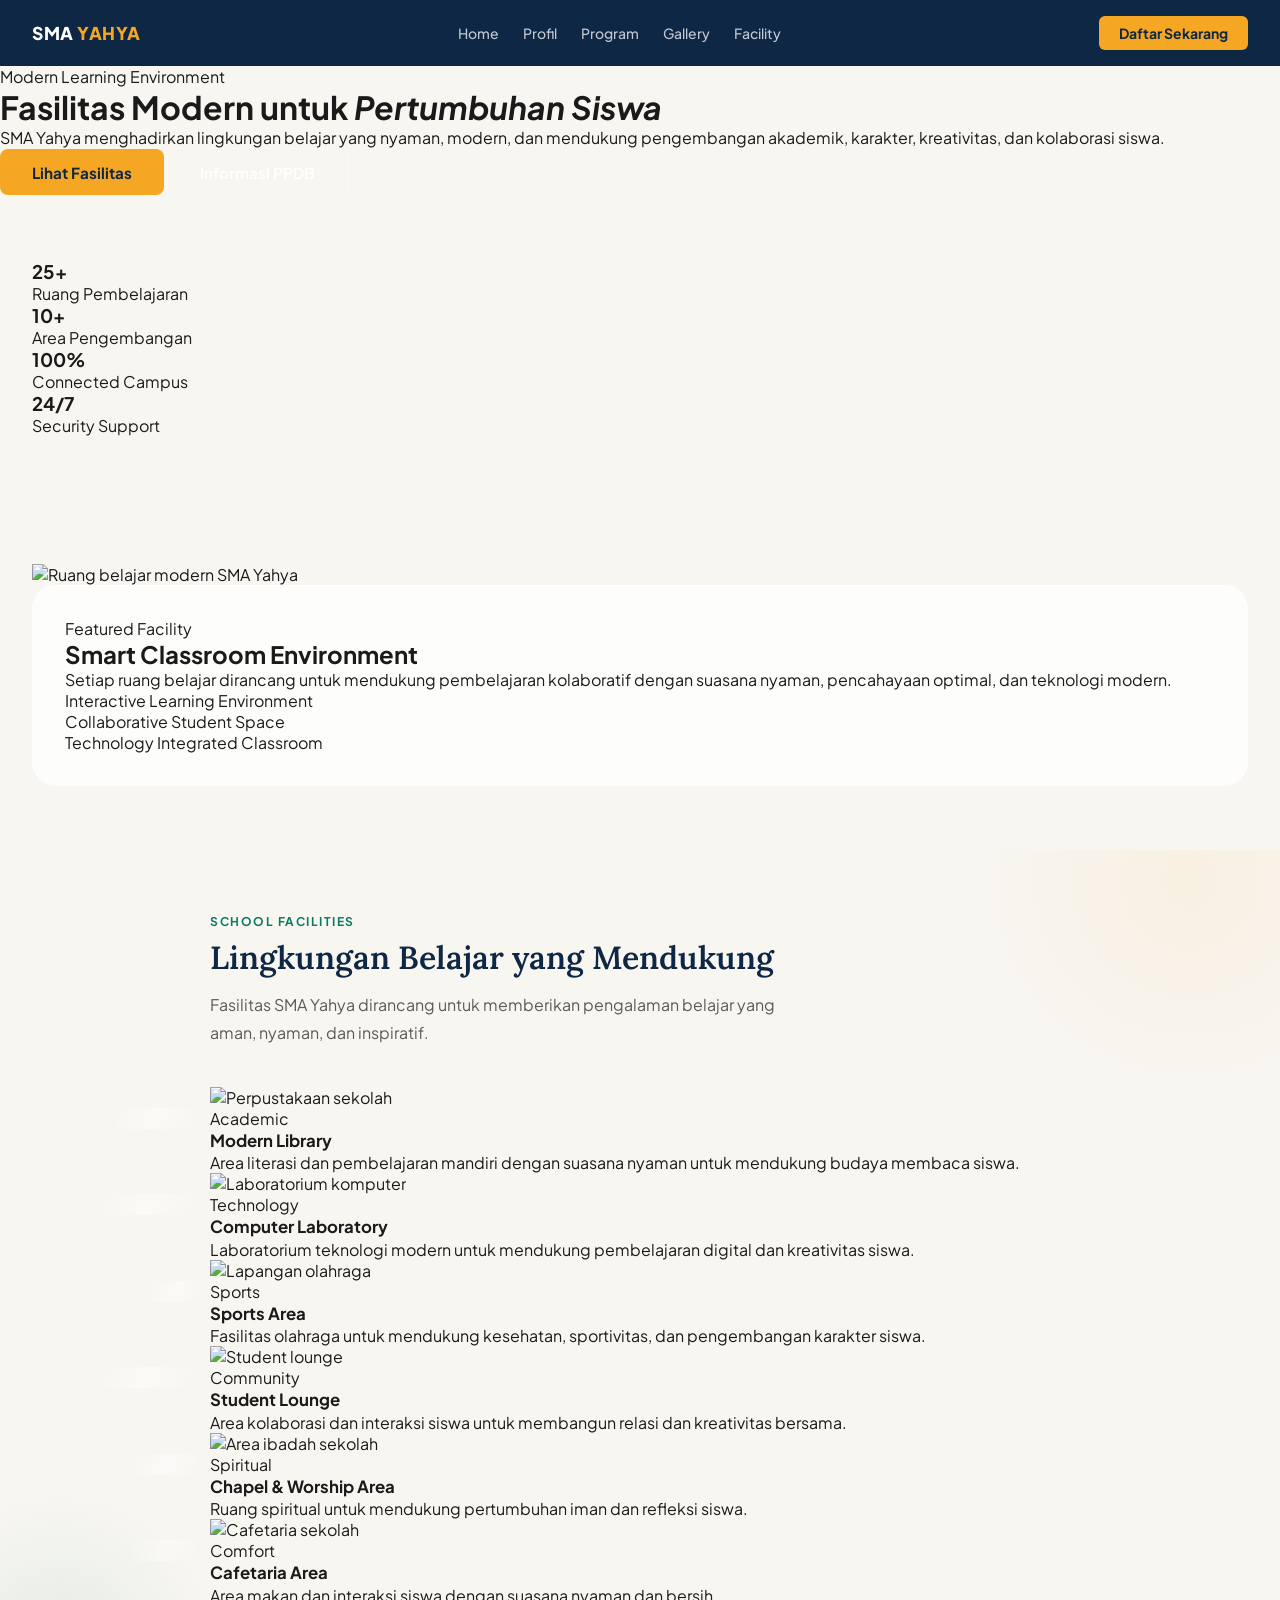
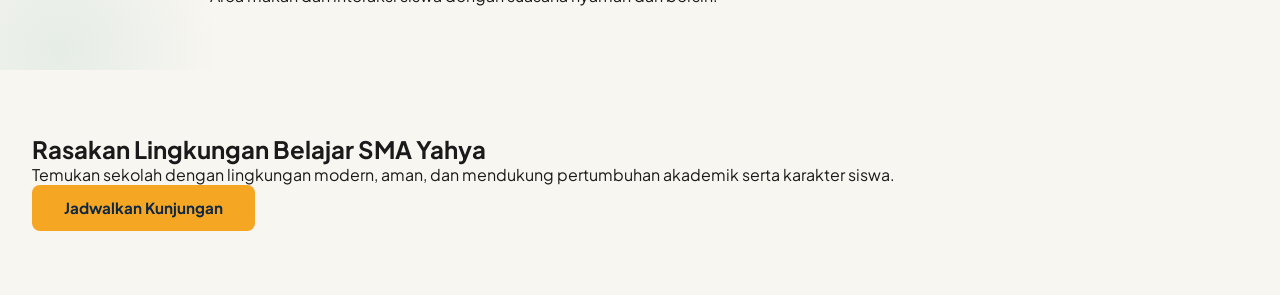
==== fasilitas.html @ bf20340b "push halaman fasilitas SMA" ====
<!doctype html>
<html lang="id">
  <head>
    <meta charset="UTF-8" />
    <meta name="viewport" content="width=device-width, initial-scale=1.0" />

    <title>Fasilitas SMA Kristen Yahya | Lingkungan Belajar Modern</title>

    <meta
      name="description"
      content="Fasilitas SMA Yahya dirancang untuk mendukung pembelajaran modern, pengembangan karakter, kreativitas, dan kenyamanan siswa."
    />

    <link rel="preconnect" href="https://fonts.googleapis.com" />
    <link rel="preconnect" href="https://fonts.gstatic.com" crossorigin />

    <link
      href="https://fonts.googleapis.com/css2?family=Lora:wght@400;500;600;700&family=Plus+Jakarta+Sans:wght@400;500;600;700;800&display=swap"
      rel="stylesheet"
    />

    <link rel="stylesheet" href="css/style.css" />
    <link rel="stylesheet" href="css/fasilitas.css" />
  </head>

  <body>
    <nav>
      <div class="nav-logo">SMA <span>YAHYA</span></div>

      <div class="nav-links">
        <a href="/">Home</a>
        <a href="/profil">Profil</a>
        <a href="/program">Program</a>
        <a href="galery.html">Gallery</a>
        <a href="fasilitas.html">Facility</a>
      </div>

      <a href="https://spmb.sekolahyahya.sch.id" class="nav-cta">
        Daftar Sekarang
      </a>
    </nav>

    <header class="facility-hero">
      <div class="facility-hero-inner">
        <div class="facility-badge">Modern Learning Environment</div>

        <h1>
          Fasilitas Modern untuk
          <em>Pertumbuhan Siswa</em>
        </h1>

        <p>
          SMA Yahya menghadirkan lingkungan belajar yang nyaman, modern, dan
          mendukung pengembangan akademik, karakter, kreativitas, dan kolaborasi
          siswa.
        </p>

        <div class="facility-actions">
          <a href="#facilities" class="btn-primary"> Lihat Fasilitas </a>

          <a href="/ppdb" class="btn-outline"> Informasi PPDB </a>
        </div>
      </div>
    </header>

    <section class="facility-stats">
      <div class="facility-stats-inner">
        <div class="facility-stat">
          <h3>25+</h3>
          <p>Ruang Pembelajaran</p>
        </div>

        <div class="facility-stat">
          <h3>10+</h3>
          <p>Area Pengembangan</p>
        </div>

        <div class="facility-stat">
          <h3>100%</h3>
          <p>Connected Campus</p>
        </div>

        <div class="facility-stat">
          <h3>24/7</h3>
          <p>Security Support</p>
        </div>
      </div>
    </section>

    <section class="facility-highlight">
      <div class="facility-highlight-inner">
        <div class="facility-highlight-image">
          <img
            src="https://images.unsplash.com/photo-1509062522246-3755977927d7?q=80&w=1400&auto=format&fit=crop"
            alt="Ruang belajar modern SMA Yahya"
          />
        </div>

        <div class="facility-highlight-content">
          <div class="facility-tag">Featured Facility</div>

          <h2>Smart Classroom Environment</h2>

          <p>
            Setiap ruang belajar dirancang untuk mendukung pembelajaran
            kolaboratif dengan suasana nyaman, pencahayaan optimal, dan
            teknologi modern.
          </p>

          <div class="facility-points">
            <div class="facility-point">
              <span></span>
              <p>Interactive Learning Environment</p>
            </div>

            <div class="facility-point">
              <span></span>
              <p>Collaborative Student Space</p>
            </div>

            <div class="facility-point">
              <span></span>
              <p>Technology Integrated Classroom</p>
            </div>
          </div>
        </div>
      </div>
    </section>

    <section class="facilities-section" id="facilities">
      <div class="section-inner">
        <div class="section-tag">SCHOOL FACILITIES</div>

        <h2 class="section-title">Lingkungan Belajar yang Mendukung</h2>

        <p class="section-sub">
          Fasilitas SMA Yahya dirancang untuk memberikan pengalaman belajar yang
          aman, nyaman, dan inspiratif.
        </p>

        <div class="facilities-grid">
          <article class="facility-card">
            <div class="facility-image">
              <img
                src="https://images.unsplash.com/photo-1523050854058-8df90110c9f1?q=80&w=1200&auto=format&fit=crop"
                alt="Perpustakaan sekolah"
              />
            </div>

            <div class="facility-content">
              <span class="facility-category"> Academic </span>

              <h3>Modern Library</h3>

              <p>
                Area literasi dan pembelajaran mandiri dengan suasana nyaman
                untuk mendukung budaya membaca siswa.
              </p>
            </div>
          </article>

          <article class="facility-card">
            <div class="facility-image">
              <img
                src="https://images.unsplash.com/photo-1516321318423-f06f85e504b3?q=80&w=1200&auto=format&fit=crop"
                alt="Laboratorium komputer"
              />
            </div>

            <div class="facility-content">
              <span class="facility-category"> Technology </span>

              <h3>Computer Laboratory</h3>

              <p>
                Laboratorium teknologi modern untuk mendukung pembelajaran
                digital dan kreativitas siswa.
              </p>
            </div>
          </article>

          <article class="facility-card">
            <div class="facility-image">
              <img
                src="https://images.unsplash.com/photo-1517649763962-0c623066013b?q=80&w=1200&auto=format&fit=crop"
                alt="Lapangan olahraga"
              />
            </div>

            <div class="facility-content">
              <span class="facility-category"> Sports </span>

              <h3>Sports Area</h3>

              <p>
                Fasilitas olahraga untuk mendukung kesehatan, sportivitas, dan
                pengembangan karakter siswa.
              </p>
            </div>
          </article>

          <article class="facility-card">
            <div class="facility-image">
              <img
                src="https://images.unsplash.com/photo-1497366754035-f200968a6e72?q=80&w=1200&auto=format&fit=crop"
                alt="Student lounge"
              />
            </div>

            <div class="facility-content">
              <span class="facility-category"> Community </span>

              <h3>Student Lounge</h3>

              <p>
                Area kolaborasi dan interaksi siswa untuk membangun relasi dan
                kreativitas bersama.
              </p>
            </div>
          </article>

          <article class="facility-card">
            <div class="facility-image">
              <img
                src="https://images.unsplash.com/photo-1488521787991-ed7bbaae773c?q=80&w=1200&auto=format&fit=crop"
                alt="Area ibadah sekolah"
              />
            </div>

            <div class="facility-content">
              <span class="facility-category"> Spiritual </span>

              <h3>Chapel & Worship Area</h3>

              <p>
                Ruang spiritual untuk mendukung pertumbuhan iman dan refleksi
                siswa.
              </p>
            </div>
          </article>

          <article class="facility-card">
            <div class="facility-image">
              <img
                src="https://images.unsplash.com/photo-1497366412874-3415097a27e7?q=80&w=1200&auto=format&fit=crop"
                alt="Cafetaria sekolah"
              />
            </div>

            <div class="facility-content">
              <span class="facility-category"> Comfort </span>

              <h3>Cafetaria Area</h3>

              <p>
                Area makan dan interaksi siswa dengan suasana nyaman dan bersih.
              </p>
            </div>
          </article>
        </div>
      </div>
    </section>

    <section class="facility-cta">
      <div class="facility-cta-box">
        <h2>Rasakan Lingkungan Belajar SMA Yahya</h2>

        <p>
          Temukan sekolah dengan lingkungan modern, aman, dan mendukung
          pertumbuhan akademik serta karakter siswa.
        </p>

        <a href="https://spmb.sekolahyahya.sch.id" class="btn-primary">
          Jadwalkan Kunjungan
        </a>
      </div>
    </section>

    <script src="js/script.js"></script>
  </body>
</html>
---- css/style.css ----
* {
  margin: 0;
  padding: 0;
  box-sizing: border-box;
}
body {
  font-family: "Plus Jakarta Sans", sans-serif;
  background: #f8f6f1;
  color: #1a1a1a;
  overflow-x: hidden;
}
:root {
  --navy: #0d2744;
  --navy-mid: #1a3d6b;
  --gold: #f5a623;
  --gold-light: #fdf3de;
  --teal: #0b7a63;
  --teal-light: #e1f5ee;
  --white: #ffffff;
  --cream: #f8f6f1;
  --text: #1a1a1a;
  --text-muted: #5a5a5a;
  --border: #e0ddd5;
}

/* NAV */
nav {
  background: var(--navy);
  padding: 1rem 2rem;
  display: flex;
  justify-content: space-between;
  align-items: center;
  position: sticky;
  top: 0;
  z-index: 100;
}
.nav-logo {
  color: var(--white);
  font-weight: 800;
  font-size: 1.1rem;
  letter-spacing: 0.5px;
}
.nav-logo span {
  color: var(--gold);
}
.nav-links {
  display: flex;
  gap: 1.5rem;
}
.nav-links a {
  color: rgba(255, 255, 255, 0.75);
  text-decoration: none;
  font-size: 0.875rem;
  font-weight: 500;
  transition: color 0.2s;
}
.nav-links a:hover {
  color: var(--gold);
}
.nav-cta {
  background: var(--gold);
  color: var(--navy);
  padding: 0.5rem 1.25rem;
  border-radius: 6px;
  font-weight: 700;
  font-size: 0.875rem;
  text-decoration: none;
  transition: opacity 0.2s;
}
.nav-cta:hover {
  opacity: 0.9;
}

/* HERO */
.hero {
  background: var(--navy);
  color: var(--white);
  padding: 5rem 2rem 4rem;
  position: relative;
  overflow: hidden;
}
.hero::before {
  content: "";
  position: absolute;
  top: -60px;
  right: -80px;
  width: 420px;
  height: 420px;
  border-radius: 50%;
  border: 80px solid rgba(245, 166, 35, 0.08);
  pointer-events: none;
}
.hero::after {
  content: "";
  position: absolute;
  bottom: -100px;
  left: -60px;
  width: 300px;
  height: 300px;
  border-radius: 50%;
  border: 60px solid rgba(11, 122, 99, 0.12);
  pointer-events: none;
}
.hero-inner {
  max-width: 860px;
  margin: 0 auto;
  position: relative;
  z-index: 1;
}
.hero-badge {
  display: inline-block;
  background: rgba(245, 166, 35, 0.15);
  border: 1px solid rgba(245, 166, 35, 0.35);
  color: var(--gold);
  font-size: 0.8rem;
  font-weight: 700;
  letter-spacing: 1px;
  padding: 0.4rem 1rem;
  border-radius: 30px;
  margin-bottom: 1.5rem;
  text-transform: uppercase;
}
.hero h1 {
  font-family: "Lora", serif;
  font-size: 3.2rem;
  line-height: 1.15;
  font-weight: 600;
  margin-bottom: 1rem;
}
.hero h1 em {
  font-style: italic;
  color: var(--gold);
}
.hero p {
  font-size: 1.1rem;
  color: rgba(255, 255, 255, 0.75);
  max-width: 580px;
  line-height: 1.75;
  margin-bottom: 2rem;
}
.hero-verse {
  background: rgba(255, 255, 255, 0.07);
  border-left: 3px solid var(--gold);
  padding: 1rem 1.25rem;
  border-radius: 0 8px 8px 0;
  max-width: 520px;
  margin-bottom: 2.5rem;
}
.hero-verse p {
  font-size: 0.9rem;
  color: rgba(255, 255, 255, 0.85);
  line-height: 1.65;
  margin: 0;
}
.hero-verse span {
  font-size: 0.8rem;
  color: var(--gold);
  font-weight: 600;
  display: block;
  margin-top: 0.4rem;
}
.hero-btns {
  display: flex;
  gap: 1rem;
  flex-wrap: wrap;
}
.btn-primary {
  background: var(--gold);
  color: var(--navy);
  padding: 0.85rem 2rem;
  border-radius: 8px;
  font-weight: 700;
  font-size: 0.95rem;
  text-decoration: none;
  display: inline-block;
  transition: opacity 0.2s;
}
.btn-primary:hover {
  opacity: 0.9;
}
.btn-outline {
  background: transparent;
  color: var(--white);
  padding: 0.85rem 2rem;
  border-radius: 8px;
  font-weight: 600;
  font-size: 0.95rem;
  text-decoration: none;
  border: 1.5px solid rgba(255, 255, 255, 0.35);
  display: inline-block;
  transition: all 0.2s;
}
.btn-outline:hover {
  border-color: var(--gold);
  color: var(--gold);
}

/* STATS BAR */
.stats-bar {
  background: var(--white);
  border-bottom: 1px solid var(--border);
  padding: 1.75rem 2rem;
}
.stats-inner {
  max-width: 860px;
  margin: 0 auto;
  display: grid;
  grid-template-columns: repeat(4, 1fr);
  gap: 1rem;
  text-align: center;
}
.stat-num {
  font-size: 1.75rem;
  font-weight: 800;
  color: var(--navy);
  line-height: 1;
}
.stat-label {
  font-size: 0.8rem;
  color: var(--text-muted);
  font-weight: 500;
  margin-top: 0.35rem;
}

/* SECTION BASE */
section {
  padding: 4rem 2rem;
}
.section-inner {
  max-width: 860px;
  margin: 0 auto;
}
.section-tag {
  font-size: 0.75rem;
  font-weight: 700;
  letter-spacing: 1.5px;
  text-transform: uppercase;
  color: var(--teal);
  margin-bottom: 0.5rem;
}
.section-title {
  font-family: "Lora", serif;
  font-size: 2rem;
  font-weight: 600;
  color: var(--navy);
  margin-bottom: 0.75rem;
  line-height: 1.3;
}
.section-sub {
  font-size: 1rem;
  color: var(--text-muted);
  line-height: 1.75;
  max-width: 600px;
  margin-bottom: 2.5rem;
}

/* CHRISTIAN SOCIOPRENEURSHIP */
.socio-section {
  background: var(--cream);
}
.socio-grid {
  display: grid;
  grid-template-columns: repeat(2, 1fr);
  gap: 1.25rem;
}
.socio-card {
  background: var(--white);
  border: 1px solid var(--border);
  border-radius: 12px;
  padding: 1.5rem;
  position: relative;
  overflow: hidden;
  transition: box-shadow 0.2s;
}
.socio-card:hover {
  box-shadow: 0 4px 20px rgba(0, 0, 0, 0.08);
}
.socio-card::before {
  content: "";
  position: absolute;
  top: 0;
  left: 0;
  width: 3px;
  height: 100%;
  background: var(--teal);
}
.socio-num {
  font-size: 0.75rem;
  font-weight: 700;
  color: var(--teal);
  letter-spacing: 1px;
  margin-bottom: 0.5rem;
}
.socio-card h3 {
  font-size: 1rem;
  font-weight: 700;
  color: var(--navy);
  margin-bottom: 0.5rem;
}
.socio-card p {
  font-size: 0.875rem;
  color: var(--text-muted);
  line-height: 1.7;
}

/* SMART VALUES */
.smart-section {
  background: var(--navy);
}
.smart-section .section-title {
  color: var(--white);
}
.smart-section .section-sub {
  color: rgba(255, 255, 255, 0.65);
}
.smart-tabs {
  display: flex;
  gap: 0.5rem;
  margin-bottom: 2rem;
}
.smart-tab {
  padding: 0.5rem 1.25rem;
  border-radius: 30px;
  font-size: 0.85rem;
  font-weight: 600;
  cursor: pointer;
  border: 1.5px solid rgba(255, 255, 255, 0.2);
  color: rgba(255, 255, 255, 0.65);
  transition: all 0.2s;
  background: transparent;
}
.smart-tab.active {
  background: var(--gold);
  color: var(--navy);
  border-color: var(--gold);
}
.smart-cards {
  display: grid;
  grid-template-columns: repeat(5, 1fr);
  gap: 0.75rem;
}
.smart-card {
  background: rgba(255, 255, 255, 0.07);
  border: 1px solid rgba(255, 255, 255, 0.12);
  border-radius: 12px;
  padding: 1.25rem 1rem;
  text-align: center;
}
.smart-letter {
  width: 44px;
  height: 44px;
  border-radius: 50%;
  background: var(--gold);
  color: var(--navy);
  font-size: 1.25rem;
  font-weight: 800;
  display: flex;
  align-items: center;
  justify-content: center;
  margin: 0 auto 0.75rem;
}
.smart-word {
  font-size: 0.8rem;
  font-weight: 700;
  color: var(--white);
  letter-spacing: 0.5px;
  margin-bottom: 0.4rem;
}
.smart-desc {
  font-size: 0.75rem;
  color: rgba(255, 255, 255, 0.55);
  line-height: 1.6;
}

/* STUDENT PROGRAMS */
.programs-section {
  background: var(--white);
}
.programs-grid {
  display: grid;
  grid-template-columns: repeat(3, 1fr);
  gap: 1.25rem;
}
.prog-card {
  background: var(--cream);
  border-radius: 12px;
  padding: 1.5rem;
  border: 1px solid var(--border);
}
.prog-icon {
  width: 44px;
  height: 44px;
  border-radius: 10px;
  background: var(--navy);
  display: flex;
  align-items: center;
  justify-content: center;
  margin-bottom: 1rem;
}
.prog-icon svg {
  width: 22px;
  height: 22px;
  fill: var(--gold);
}
.prog-card h3 {
  font-size: 0.95rem;
  font-weight: 700;
  color: var(--navy);
  margin-bottom: 0.5rem;
}
.prog-card p {
  font-size: 0.82rem;
  color: var(--text-muted);
  line-height: 1.7;
}
.prog-tag {
  display: inline-block;
  font-size: 0.7rem;
  font-weight: 700;
  padding: 0.25rem 0.65rem;
  border-radius: 30px;
  margin-top: 0.75rem;
  background: var(--teal-light);
  color: var(--teal);
}

/* CHARACTER JOURNEY */
.journey-section {
  background: var(--cream);
}
.journey-flow {
  display: grid;
  grid-template-columns: repeat(4, 1fr);
  gap: 0;
  margin-top: 2rem;
  position: relative;
}
.journey-flow::before {
  content: "";
  position: absolute;
  top: 44px;
  left: calc(12.5%);
  width: 75%;
  height: 2px;
  background: linear-gradient(90deg, var(--teal), var(--gold));
  z-index: 0;
}
.journey-step {
  text-align: center;
  position: relative;
  z-index: 1;
}
.journey-icon {
  width: 88px;
  height: 88px;
  border-radius: 50%;
  background: var(--white);
  border: 3px solid var(--border);
  display: flex;
  align-items: center;
  justify-content: center;
  margin: 0 auto 1rem;
  font-size: 1.75rem;
  transition: border-color 0.2s;
  position: relative;
}
.journey-icon.active {
  border-color: var(--teal);
  background: var(--teal);
}
.journey-icon.active span {
  filter: brightness(10);
}
.journey-arrow {
  position: absolute;
  top: 50%;
  right: -18px;
  transform: translateY(-50%);
  color: var(--gold);
  font-size: 1.25rem;
  font-weight: 700;
}
.journey-step h3 {
  font-size: 0.9rem;
  font-weight: 700;
  color: var(--navy);
  margin-bottom: 0.35rem;
}
.journey-step p {
  font-size: 0.8rem;
  color: var(--text-muted);
  line-height: 1.6;
  padding: 0 0.5rem;
}

/* BK */
.bk-section {
  background: var(--navy);
  color: var(--white);
}
.bk-section .section-title {
  color: var(--white);
}
.bk-section .section-sub {
  color: rgba(255, 255, 255, 0.65);
}
.bk-grid {
  display: grid;
  grid-template-columns: repeat(2, 1fr);
  gap: 1.25rem;
}
.bk-card {
  background: rgba(255, 255, 255, 0.07);
  border: 1px solid rgba(255, 255, 255, 0.12);
  border-radius: 12px;
  padding: 1.5rem;
  display: flex;
  gap: 1rem;
}
.bk-num {
  font-size: 2rem;
  font-weight: 800;
  color: var(--gold);
  opacity: 0.5;
  line-height: 1;
  flex-shrink: 0;
}
.bk-card h3 {
  font-size: 0.95rem;
  font-weight: 700;
  color: var(--white);
  margin-bottom: 0.4rem;
}
.bk-card p {
  font-size: 0.82rem;
  color: rgba(255, 255, 255, 0.6);
  line-height: 1.7;
}

/* HUMAS */
.humas-section {
  background: var(--white);
}
.humas-grid {
  display: grid;
  grid-template-columns: repeat(3, 1fr);
  gap: 1.25rem;
}
.humas-card {
  border: 1px solid var(--border);
  border-radius: 12px;
  padding: 1.5rem;
  text-align: center;
  transition: box-shadow 0.2s;
}
.humas-card:hover {
  box-shadow: 0 4px 16px rgba(0, 0, 0, 0.07);
}
.humas-card-icon {
  width: 52px;
  height: 52px;
  border-radius: 12px;
  background: var(--gold-light);
  display: flex;
  align-items: center;
  justify-content: center;
  margin: 0 auto 0.9rem;
  font-size: 1.4rem;
}
.humas-card h3 {
  font-size: 0.9rem;
  font-weight: 700;
  color: var(--navy);
  margin-bottom: 0.4rem;
}
.humas-card p {
  font-size: 0.8rem;
  color: var(--text-muted);
  line-height: 1.65;
}

/* SARANA */
.sarana-section {
  background: var(--teal-light);
}
.sarana-list {
  display: grid;
  grid-template-columns: repeat(2, 1fr);
  gap: 1rem;
}
.sarana-item {
  background: var(--white);
  border-radius: 10px;
  padding: 1.25rem;
  display: flex;
  align-items: flex-start;
  gap: 0.85rem;
  border: 1px solid var(--border);
}
.sarana-dot {
  width: 10px;
  height: 10px;
  border-radius: 50%;
  background: var(--teal);
  flex-shrink: 0;
  margin-top: 0.35rem;
}
.sarana-item p {
  font-size: 0.875rem;
  color: var(--text);
  line-height: 1.65;
  font-weight: 500;
}

/* TESTIMONY */
.testi-section {
  background: var(--cream);
}
.testi-grid {
  display: grid;
  grid-template-columns: repeat(3, 1fr);
  gap: 1.25rem;
}
.testi-card {
  background: var(--white);
  border: 1px solid var(--border);
  border-radius: 12px;
  padding: 1.5rem;
}
.quote-mark {
  font-size: 2.5rem;
  font-family: "Lora", serif;
  color: var(--gold);
  line-height: 0.5;
  margin-bottom: 0.75rem;
}
.testi-card p {
  font-size: 0.875rem;
  color: var(--text-muted);
  line-height: 1.75;
  font-style: italic;
  margin-bottom: 1rem;
}
.testi-author {
  display: flex;
  align-items: center;
  gap: 0.75rem;
  border-top: 1px solid var(--border);
  padding-top: 0.9rem;
}
.testi-avatar {
  width: 36px;
  height: 36px;
  border-radius: 50%;
  background: var(--navy);
  color: var(--gold);
  font-weight: 800;
  font-size: 0.85rem;
  display: flex;
  align-items: center;
  justify-content: center;
  flex-shrink: 0;
}
.testi-name {
  font-size: 0.8rem;
  font-weight: 700;
  color: var(--navy);
}
.testi-uni {
  font-size: 0.75rem;
  color: var(--text-muted);
}

/* CTA */
.cta-section {
  background: var(--navy);
  text-align: center;
  padding: 5rem 2rem;
}
.cta-section h2 {
  font-family: "Lora", serif;
  font-size: 2.25rem;
  color: var(--white);
  margin-bottom: 1rem;
  font-weight: 600;
}
.cta-section p {
  color: rgba(255, 255, 255, 0.65);
  font-size: 1rem;
  max-width: 480px;
  margin: 0 auto 2rem;
  line-height: 1.75;
}
.cta-meta {
  display: flex;
  justify-content: center;
  gap: 2rem;
  margin-top: 2.5rem;
  flex-wrap: wrap;
}
.cta-meta-item {
  text-align: center;
}
.cta-meta-item .label {
  font-size: 0.75rem;
  color: rgba(255, 255, 255, 0.5);
  text-transform: uppercase;
  letter-spacing: 0.5px;
  margin-bottom: 0.25rem;
}
.cta-meta-item .val {
  font-size: 0.9rem;
  color: var(--white);
  font-weight: 600;
}

/* SMART PANEL TOGGLE */
.panel-students {
  display: none;
}
.panel-teachers {
  display: grid;
}
.showing-teachers .panel-teachers {
  display: grid;
}
.showing-teachers .panel-students {
  display: none;
}
.showing-students .panel-students {
  display: grid;
}
.showing-students .panel-teachers {
  display: none;
}

@media (max-width: 640px) {
  .smart-cards {
    grid-template-columns: repeat(2, 1fr);
  }
  .socio-grid,
  .programs-grid,
  .humas-grid,
  .bk-grid,
  .testi-grid {
    grid-template-columns: 1fr;
  }
  .journey-flow {
    grid-template-columns: 1fr 1fr;
    gap: 1.5rem;
  }
  .journey-flow::before {
    display: none;
  }
  .stats-inner {
    grid-template-columns: repeat(2, 1fr);
  }
  .sarana-list {
    grid-template-columns: 1fr;
  }
  .hero h1 {
    font-size: 2.2rem;
  }
}

/* =========================
   SCHOOL PARTNERSHIP
========================= */

.partner-section {
  padding: 110px 6%;
  background: #f8fafc;
}

.partner-grid {
  margin-top: 50px;
  display: grid;
  grid-template-columns: repeat(4, 1fr);
  grid-auto-rows: 220px;
  gap: 18px;
}

.partner-item {
  overflow: hidden;
  border-radius: 24px;
  position: relative;
}

.partner-item img {
  width: 100%;
  height: 100%;
  object-fit: cover;
  transition: 0.5s ease;
}

.partner-item:hover img {
  transform: scale(1.06);
}

.partner-item.large {
  grid-column: span 2;
  grid-row: span 2;
}

.partner-item.wide {
  grid-column: span 2;
}

/* =========================
   VISITOR COUNTER
========================= */

.visitor-counter {
  margin-top: 42px;
  display: flex;
  justify-content: center;
  position: relative;
  z-index: 2;
}

.visitor-box {
  padding: 18px 34px;
  border-radius: 999px;

  background: rgba(255, 255, 255, 0.08);
  border: 1px solid rgba(255, 255, 255, 0.14);

  backdrop-filter: blur(14px);
  -webkit-backdrop-filter: blur(14px);

  box-shadow:
    0 10px 40px rgba(0, 0, 0, 0.18),
    inset 0 1px 0 rgba(255, 255, 255, 0.08);

  display: flex;
  align-items: center;
  gap: 18px;

  transition: transform 0.25s ease;
}

.visitor-box:hover {
  transform: translateY(-2px);
}

.visitor-box span {
  font-size: 12px;
  text-transform: uppercase;
  letter-spacing: 1.5px;
  color: rgba(255, 255, 255, 0.68);
  font-weight: 600;
}

.visitor-box h3 {
  font-size: 34px;
  line-height: 1;
  color: white;
  font-weight: 800;
}

/* =========================
   MOBILE IMPROVEMENTS
========================= */

@media (max-width: 768px) {
  nav {
    flex-direction: column;
    gap: 18px;
    padding: 20px;
  }

  .nav-links {
    flex-wrap: wrap;
    justify-content: center;
    gap: 14px;
  }

  .hero {
    padding: 100px 20px 70px;
  }

  .hero h1 {
    font-size: 42px;
    line-height: 1.1;
  }

  .hero p {
    font-size: 15px;
  }

  .hero-btns {
    flex-direction: column;
    width: 100%;
  }

  .hero-btns a {
    width: 100%;
    text-align: center;
  }

  .stats-inner,
  .socio-grid,
  .programs-grid,
  .bk-grid,
  .humas-grid,
  .testi-grid {
    grid-template-columns: 1fr !important;
  }

  .journey-flow {
    flex-direction: column;
    gap: 30px;
  }

  .partner-grid {
    grid-template-columns: 1fr;
    grid-auto-rows: 220px;
  }

  .partner-item.large,
  .partner-item.wide {
    grid-column: span 1;
    grid-row: span 1;
  }

  .section-title {
    font-size: 34px;
    line-height: 1.2;
  }

  .cta-section h2 {
    font-size: 36px;
  }

  .cta-meta {
    grid-template-columns: 1fr;
    gap: 16px;
  }
}
---- css/fasilitas.css ----
/* =========================================
   IMAGE OVERLAY
========================================= */

.facility-image {
  position: relative;
}

.facility-image::after {
  content: "";
  position: absolute;
  inset: 0;

  background: linear-gradient(
    to top,
    rgba(13, 39, 68, 0.32),
    rgba(13, 39, 68, 0.04)
  );

  opacity: 0;
  transition: opacity 0.3s ease;
}

.facility-card:hover .facility-image::after {
  opacity: 1;
}

/* =========================================
   FACILITY CARD DEPTH
========================================= */

.facility-card {
  position: relative;
}

.facility-card::before {
  content: "";
  position: absolute;
  inset: 0;

  border-radius: 18px;

  background: linear-gradient(
    135deg,
    rgba(245, 166, 35, 0.04),
    transparent 40%
  );

  opacity: 0;
  transition: opacity 0.25s ease;
  pointer-events: none;
}

.facility-card:hover::before {
  opacity: 1;
}

/* =========================================
   SECTION AMBIENT EFFECT
========================================= */

.facilities-section {
  position: relative;
  overflow: hidden;
}

.facilities-section::before {
  content: "";
  position: absolute;

  width: 420px;
  height: 420px;

  border-radius: 50%;

  background: radial-gradient(rgba(245, 166, 35, 0.08), transparent 70%);

  top: -180px;
  right: -120px;

  pointer-events: none;
}

.facilities-section::after {
  content: "";
  position: absolute;

  width: 320px;
  height: 320px;

  border-radius: 50%;

  background: radial-gradient(rgba(11, 122, 99, 0.08), transparent 70%);

  bottom: -140px;
  left: -100px;

  pointer-events: none;
}

/* =========================================
   GLASS EFFECT
========================================= */

.facility-highlight-content {
  background: rgba(255, 255, 255, 0.72);

  backdrop-filter: blur(10px);
  -webkit-backdrop-filter: blur(10px);

  border: 1px solid rgba(255, 255, 255, 0.5);

  border-radius: 24px;

  padding: 2rem;
}

/* =========================================
   BUTTON IMPROVEMENTS
========================================= */

.facility-actions .btn-primary,
.facility-actions .btn-outline,
.facility-cta-box .btn-primary {
  transition:
    transform 0.2s ease,
    opacity 0.2s ease,
    box-shadow 0.2s ease;
}

.facility-actions .btn-primary:hover,
.facility-cta-box .btn-primary:hover {
  transform: translateY(-2px);

  box-shadow: 0 12px 24px rgba(245, 166, 35, 0.2);
}

.facility-actions .btn-outline:hover {
  transform: translateY(-2px);
}

/* =========================================
   FACILITY TAG GLOW
========================================= */

.facility-tag,
.facility-category {
  position: relative;
  overflow: hidden;
}

.facility-tag::before,
.facility-category::before {
  content: "";

  position: absolute;
  inset: 0;

  background: linear-gradient(
    120deg,
    transparent,
    rgba(255, 255, 255, 0.45),
    transparent
  );

  transform: translateX(-120%);
}

.facility-card:hover .facility-category::before,
.facility-highlight:hover .facility-tag::before {
  animation: shine 1s ease;
}

@keyframes shine {
  100% {
    transform: translateX(120%);
  }
}

/* =========================================
   TYPOGRAPHY POLISH
========================================= */

.facility-highlight-content p,
.facility-content p,
.facility-cta-box p {
  text-wrap: pretty;
}

.facility-content h3 {
  font-size: 1.05rem;
  line-height: 1.4;
}

/* =========================================
   IMAGE CONSISTENCY
========================================= */

.facility-image img,
.facility-highlight-image img {
  filter: saturate(1.02) contrast(1.01);
}

/* =========================================
   ACCESSIBILITY
========================================= */

.btn-primary:focus-visible,
.btn-outline:focus-visible {
  outline: 3px solid rgba(245, 166, 35, 0.45);
  outline-offset: 3px;
}

.facility-card:focus-within {
  outline: 2px solid rgba(245, 166, 35, 0.35);
  outline-offset: 4px;
}

/* =========================================
   SMOOTH ENTRANCE
========================================= */

.facility-card {
  animation: facilityFade 0.5s ease;
}

@keyframes facilityFade {
  from {
    opacity: 0;
    transform: translateY(16px);
  }

  to {
    opacity: 1;
    transform: translateY(0);
  }
}

/* =========================================
   LARGE SCREEN POLISH
========================================= */

@media (min-width: 1400px) {
  .facility-hero-inner,
  .facility-highlight-inner,
  .section-inner {
    max-width: 1280px;
  }
}

/* =========================================
   MOBILE POLISH
========================================= */

@media (max-width: 768px) {
  .facility-highlight-content {
    padding: 1.5rem;
  }

  .facility-card {
    border-radius: 16px;
  }

  .facility-image img {
    height: 220px;
  }

  .facility-highlight-image {
    border-radius: 18px;
  }

  .facility-highlight-content h2 {
    line-height: 1.2;
  }

  .facility-cta-box {
    border-radius: 22px;
  }
}
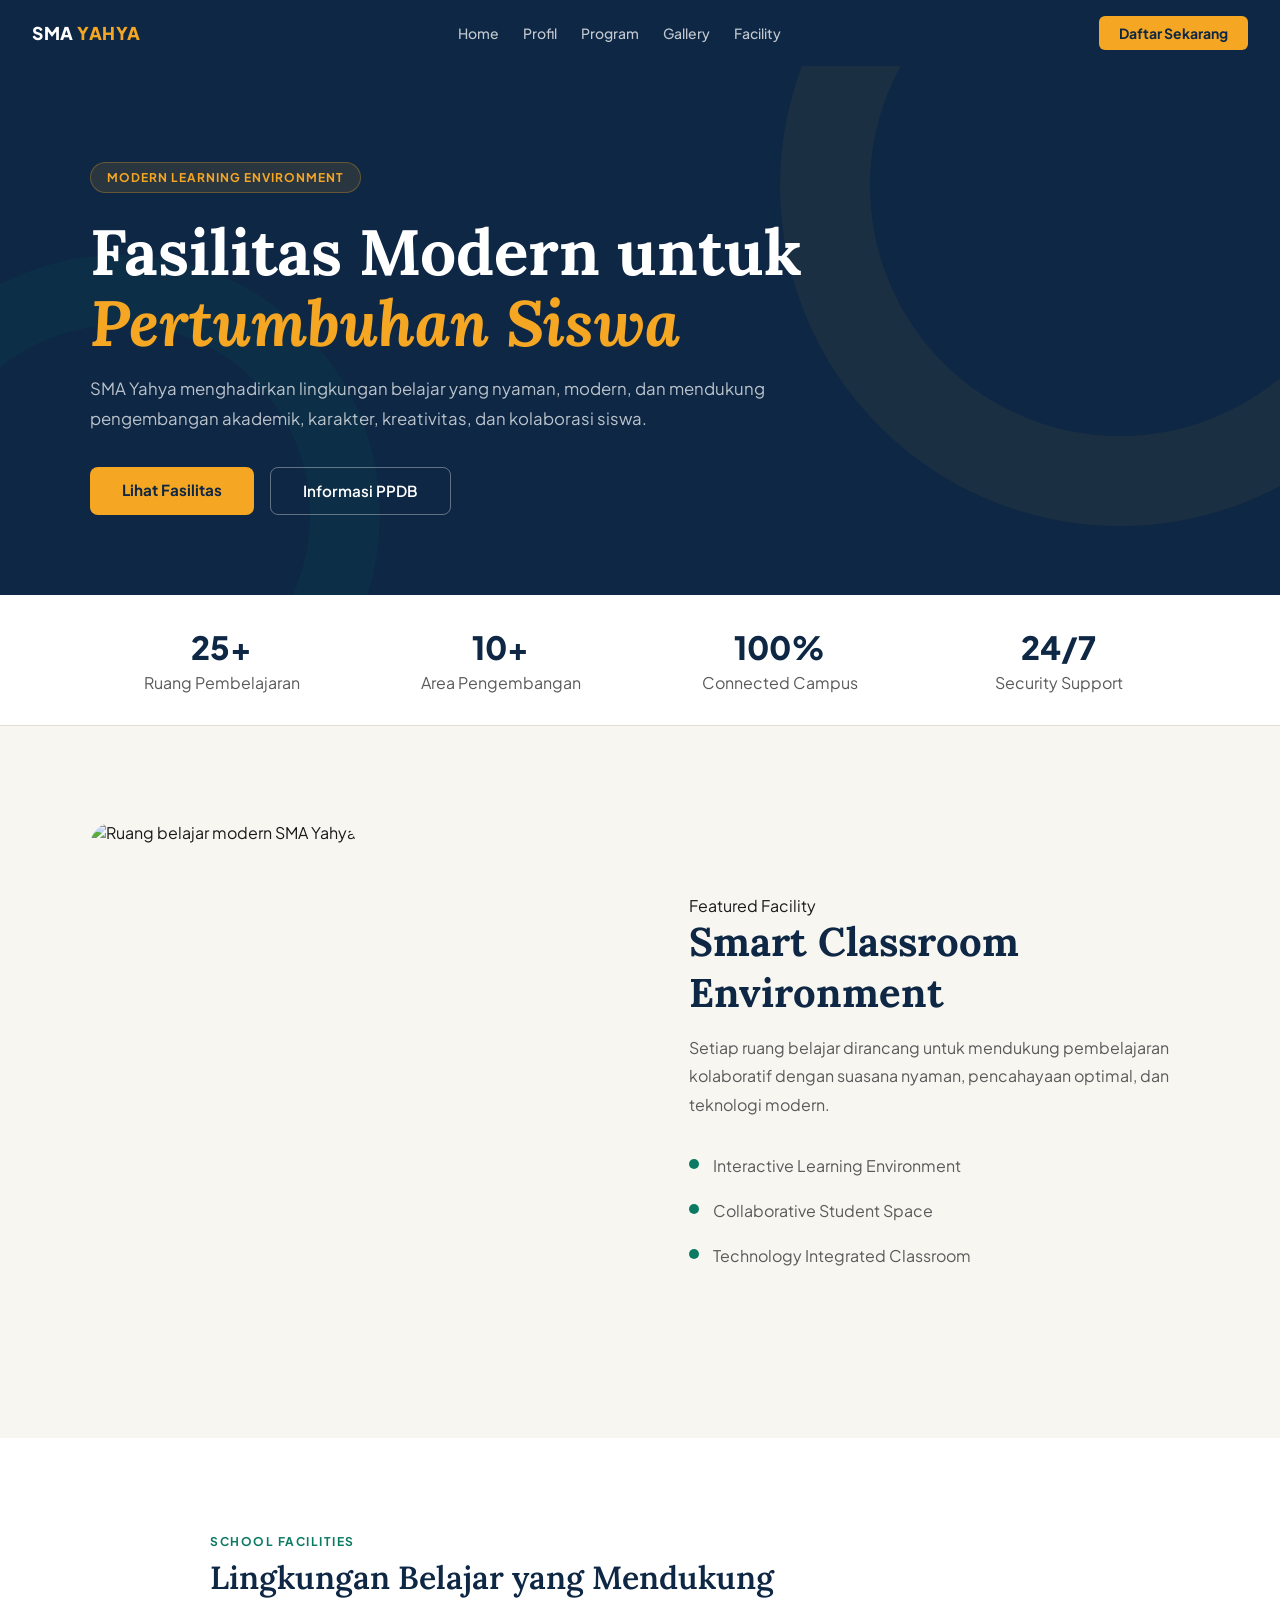
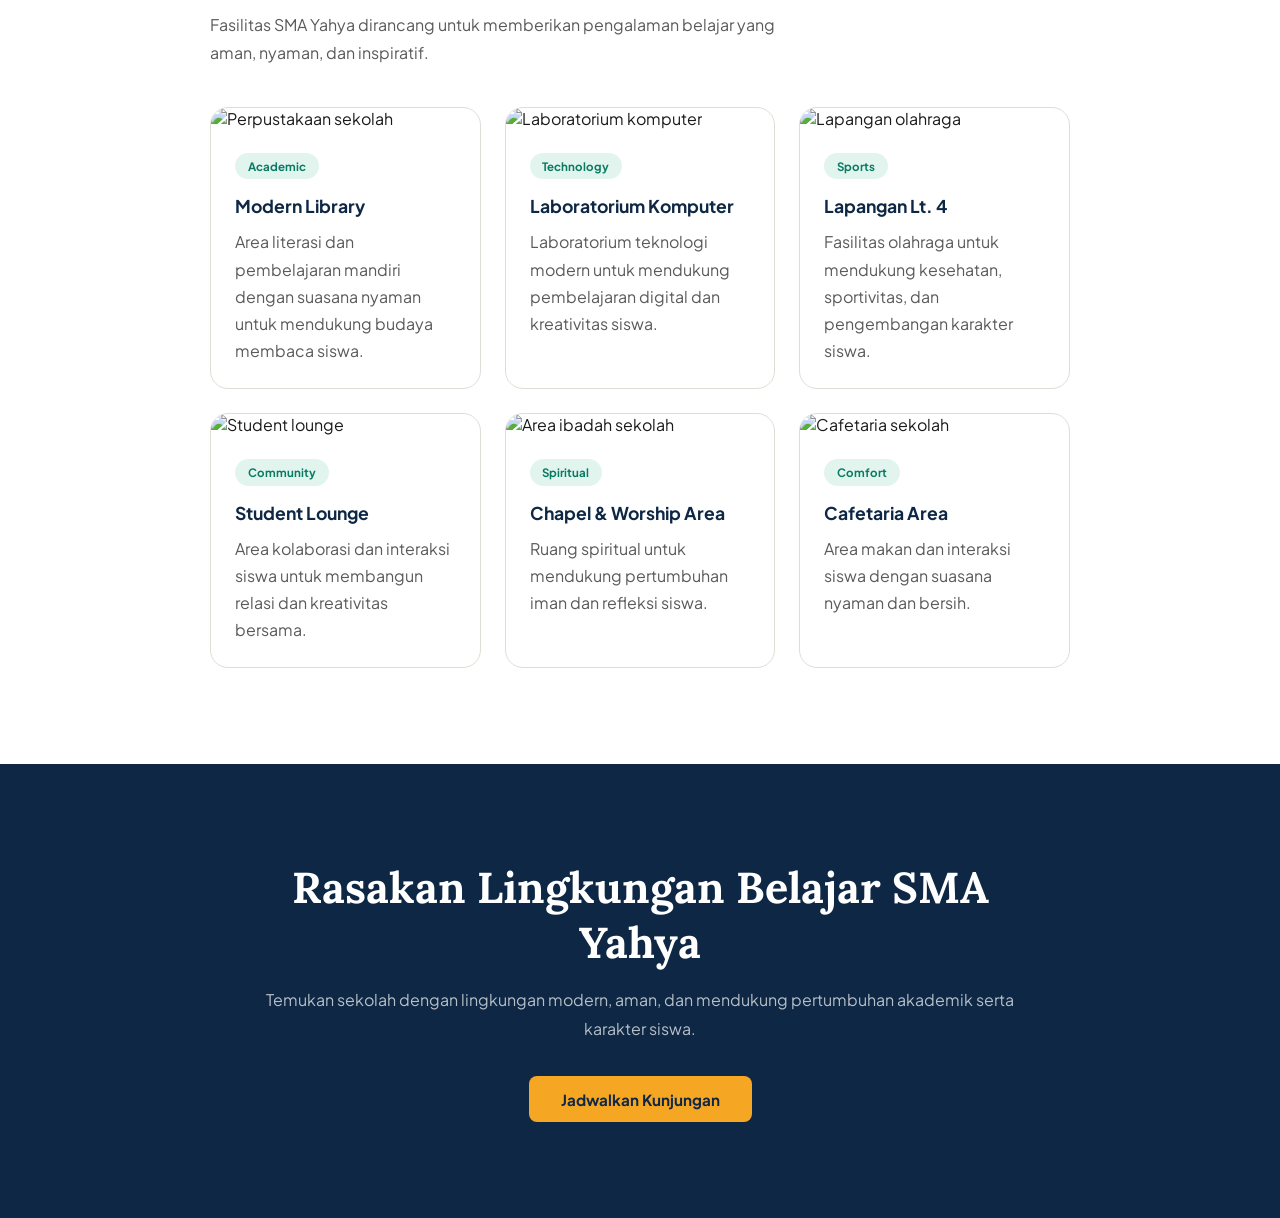
==== commit ea996fca: "update fasilitas" ====
--- a/fasilitas.html
+++ b/fasilitas.html
@@ -162,7 +162,7 @@
           <article class="facility-card">
             <div class="facility-image">
               <img
-                src="https://images.unsplash.com/photo-1516321318423-f06f85e504b3?q=80&w=1200&auto=format&fit=crop"
+                src="https://sekolahyahya.sch.id/wp-content/uploads/2022/10/labSMP2.jpg?q=80&w=1200&auto=format&fit=crop"
                 alt="Laboratorium komputer"
               />
             </div>
@@ -170,7 +170,7 @@
             <div class="facility-content">
               <span class="facility-category"> Technology </span>
 
-              <h3>Computer Laboratory</h3>
+              <h3>Laboratorium Komputer</h3>
 
               <p>
                 Laboratorium teknologi modern untuk mendukung pembelajaran
@@ -182,7 +182,7 @@
           <article class="facility-card">
             <div class="facility-image">
               <img
-                src="https://images.unsplash.com/photo-1517649763962-0c623066013b?q=80&w=1200&auto=format&fit=crop"
+                src="https://sekolahyahya.sch.id/wp-content/uploads/2016/07/Picture-182-Copy.png?q=80&w=1200&auto=format&fit=crop"
                 alt="Lapangan olahraga"
               />
             </div>
@@ -190,7 +190,7 @@
             <div class="facility-content">
               <span class="facility-category"> Sports </span>
 
-              <h3>Sports Area</h3>
+              <h3>Lapangan Lt. 4</h3>
 
               <p>
                 Fasilitas olahraga untuk mendukung kesehatan, sportivitas, dan
--- a/css/fasilitas.css
+++ b/css/fasilitas.css
@@ -1,279 +1,360 @@
 /* =========================================
-   IMAGE OVERLAY
-========================================= */
-
-.facility-image {
-  position: relative;
-}
-
-.facility-image::after {
-  content: "";
-  position: absolute;
-  inset: 0;
-
-  background: linear-gradient(
-    to top,
-    rgba(13, 39, 68, 0.32),
-    rgba(13, 39, 68, 0.04)
-  );
-
-  opacity: 0;
-  transition: opacity 0.3s ease;
-}
-
-.facility-card:hover .facility-image::after {
-  opacity: 1;
-}
-
-/* =========================================
-   FACILITY CARD DEPTH
-========================================= */
-
-.facility-card {
-  position: relative;
-}
-
-.facility-card::before {
-  content: "";
-  position: absolute;
-  inset: 0;
-
-  border-radius: 18px;
-
-  background: linear-gradient(
-    135deg,
-    rgba(245, 166, 35, 0.04),
-    transparent 40%
-  );
-
-  opacity: 0;
-  transition: opacity 0.25s ease;
-  pointer-events: none;
-}
-
-.facility-card:hover::before {
-  opacity: 1;
-}
-
-/* =========================================
-   SECTION AMBIENT EFFECT
-========================================= */
-
-.facilities-section {
+   FACILITY HERO
+========================================= */
+
+.facility-hero {
+  background: var(--navy);
+  color: var(--white);
+
+  padding: 6rem 2rem 5rem;
+
   position: relative;
   overflow: hidden;
 }
 
-.facilities-section::before {
+.facility-hero::before {
   content: "";
+
   position: absolute;
 
-  width: 420px;
-  height: 420px;
+  width: 500px;
+  height: 500px;
 
   border-radius: 50%;
 
-  background: radial-gradient(rgba(245, 166, 35, 0.08), transparent 70%);
-
-  top: -180px;
-  right: -120px;
-
-  pointer-events: none;
-}
-
-.facilities-section::after {
+  border: 90px solid rgba(245, 166, 35, 0.06);
+
+  top: -220px;
+  right: -180px;
+}
+
+.facility-hero::after {
   content: "";
+
   position: absolute;
 
-  width: 320px;
-  height: 320px;
+  width: 380px;
+  height: 380px;
 
   border-radius: 50%;
 
-  background: radial-gradient(rgba(11, 122, 99, 0.08), transparent 70%);
-
-  bottom: -140px;
-  left: -100px;
-
-  pointer-events: none;
-}
-
-/* =========================================
-   GLASS EFFECT
-========================================= */
-
-.facility-highlight-content {
-  background: rgba(255, 255, 255, 0.72);
-
-  backdrop-filter: blur(10px);
-  -webkit-backdrop-filter: blur(10px);
-
-  border: 1px solid rgba(255, 255, 255, 0.5);
+  border: 70px solid rgba(11, 122, 99, 0.08);
+
+  bottom: -180px;
+  left: -140px;
+}
+
+.facility-hero-inner {
+  max-width: 1100px;
+
+  margin: 0 auto;
+
+  position: relative;
+  z-index: 2;
+}
+
+.facility-badge {
+  display: inline-block;
+
+  background: rgba(245, 166, 35, 0.12);
+
+  border: 1px solid rgba(245, 166, 35, 0.3);
+
+  color: var(--gold);
+
+  padding: 0.45rem 1rem;
+
+  border-radius: 999px;
+
+  font-size: 0.75rem;
+  font-weight: 700;
+
+  letter-spacing: 1px;
+
+  margin-bottom: 1.5rem;
+
+  text-transform: uppercase;
+}
+
+.facility-hero h1 {
+  font-family: "Lora", serif;
+
+  font-size: 4rem;
+  line-height: 1.1;
+
+  max-width: 820px;
+
+  margin-bottom: 1rem;
+}
+
+.facility-hero h1 em {
+  color: var(--gold);
+}
+
+.facility-hero p {
+  max-width: 700px;
+
+  color: rgba(255, 255, 255, 0.72);
+
+  line-height: 1.8;
+
+  font-size: 1.05rem;
+
+  margin-bottom: 2rem;
+}
+
+.facility-actions {
+  display: flex;
+  gap: 1rem;
+  flex-wrap: wrap;
+}
+
+/* =========================================
+   STATS
+========================================= */
+
+.facility-stats {
+  background: var(--white);
+
+  padding: 2rem;
+
+  border-bottom: 1px solid var(--border);
+}
+
+.facility-stats-inner {
+  max-width: 1100px;
+
+  margin: 0 auto;
+
+  display: grid;
+  grid-template-columns: repeat(4, 1fr);
+
+  gap: 1rem;
+}
+
+.facility-stat {
+  text-align: center;
+}
+
+.facility-stat h3 {
+  font-size: 2rem;
+
+  color: var(--navy);
+
+  font-weight: 800;
+}
+
+.facility-stat p {
+  color: var(--text-muted);
+
+  margin-top: 0.35rem;
+}
+
+/* =========================================
+   HIGHLIGHT
+========================================= */
+
+.facility-highlight {
+  background: var(--cream);
+
+  padding: 6rem 2rem;
+}
+
+.facility-highlight-inner {
+  max-width: 1100px;
+
+  margin: 0 auto;
+
+  display: grid;
+  grid-template-columns: 1.1fr 1fr;
+
+  gap: 3rem;
+
+  align-items: center;
+}
+
+.facility-highlight-image img {
+  width: 100%;
+  height: 100%;
+
+  min-height: 520px;
+
+  object-fit: cover;
 
   border-radius: 24px;
-
-  padding: 2rem;
-}
-
-/* =========================================
-   BUTTON IMPROVEMENTS
-========================================= */
-
-.facility-actions .btn-primary,
-.facility-actions .btn-outline,
-.facility-cta-box .btn-primary {
+}
+
+.facility-highlight-content h2 {
+  font-family: "Lora", serif;
+
+  font-size: 2.5rem;
+
+  color: var(--navy);
+
+  margin-bottom: 1rem;
+}
+
+.facility-highlight-content p {
+  color: var(--text-muted);
+
+  line-height: 1.8;
+}
+
+.facility-points {
+  display: flex;
+  flex-direction: column;
+
+  gap: 1rem;
+
+  margin-top: 2rem;
+}
+
+.facility-point {
+  display: flex;
+  gap: 0.85rem;
+}
+
+.facility-point span {
+  width: 10px;
+  height: 10px;
+
+  border-radius: 50%;
+
+  background: var(--teal);
+
+  margin-top: 0.45rem;
+
+  flex-shrink: 0;
+}
+
+/* =========================================
+   FACILITY GRID
+========================================= */
+
+.facilities-section {
+  background: var(--white);
+
+  padding: 6rem 2rem;
+}
+
+.facilities-grid {
+  display: grid;
+
+  grid-template-columns: repeat(3, 1fr);
+
+  gap: 1.5rem;
+}
+
+.facility-card {
+  background: var(--white);
+
+  border: 1px solid var(--border);
+
+  border-radius: 18px;
+
+  overflow: hidden;
+
   transition:
-    transform 0.2s ease,
-    opacity 0.2s ease,
-    box-shadow 0.2s ease;
-}
-
-.facility-actions .btn-primary:hover,
-.facility-cta-box .btn-primary:hover {
-  transform: translateY(-2px);
-
-  box-shadow: 0 12px 24px rgba(245, 166, 35, 0.2);
-}
-
-.facility-actions .btn-outline:hover {
-  transform: translateY(-2px);
-}
-
-/* =========================================
-   FACILITY TAG GLOW
-========================================= */
-
-.facility-tag,
+    transform 0.25s ease,
+    box-shadow 0.25s ease;
+}
+
+.facility-card:hover {
+  transform: translateY(-6px);
+
+  box-shadow: 0 20px 40px rgba(0, 0, 0, 0.08);
+}
+
+.facility-image img {
+  width: 100%;
+  height: 260px;
+
+  object-fit: cover;
+}
+
+.facility-content {
+  padding: 1.5rem;
+}
+
 .facility-category {
-  position: relative;
-  overflow: hidden;
-}
-
-.facility-tag::before,
-.facility-category::before {
-  content: "";
-
-  position: absolute;
-  inset: 0;
-
-  background: linear-gradient(
-    120deg,
-    transparent,
-    rgba(255, 255, 255, 0.45),
-    transparent
-  );
-
-  transform: translateX(-120%);
-}
-
-.facility-card:hover .facility-category::before,
-.facility-highlight:hover .facility-tag::before {
-  animation: shine 1s ease;
-}
-
-@keyframes shine {
-  100% {
-    transform: translateX(120%);
+  display: inline-block;
+
+  background: var(--teal-light);
+
+  color: var(--teal);
+
+  padding: 0.35rem 0.8rem;
+
+  border-radius: 999px;
+
+  font-size: 0.72rem;
+  font-weight: 700;
+
+  margin-bottom: 1rem;
+}
+
+.facility-content h3 {
+  color: var(--navy);
+
+  margin-bottom: 0.7rem;
+
+  font-size: 1.1rem;
+}
+
+.facility-content p {
+  color: var(--text-muted);
+
+  line-height: 1.7;
+}
+
+/* =========================================
+   CTA
+========================================= */
+
+.facility-cta {
+  background: var(--navy);
+
+  padding: 6rem 2rem;
+}
+
+.facility-cta-box {
+  max-width: 800px;
+
+  margin: 0 auto;
+
+  text-align: center;
+}
+
+.facility-cta-box h2 {
+  font-family: "Lora", serif;
+
+  font-size: 2.7rem;
+
+  color: var(--white);
+
+  margin-bottom: 1rem;
+}
+
+.facility-cta-box p {
+  color: rgba(255, 255, 255, 0.7);
+
+  line-height: 1.8;
+
+  margin-bottom: 2rem;
+}
+
+/* =========================================
+   MOBILE
+========================================= */
+
+@media (max-width: 768px) {
+  .facility-hero h1 {
+    font-size: 2.6rem;
   }
-}
-
-/* =========================================
-   TYPOGRAPHY POLISH
-========================================= */
-
-.facility-highlight-content p,
-.facility-content p,
-.facility-cta-box p {
-  text-wrap: pretty;
-}
-
-.facility-content h3 {
-  font-size: 1.05rem;
-  line-height: 1.4;
-}
-
-/* =========================================
-   IMAGE CONSISTENCY
-========================================= */
-
-.facility-image img,
-.facility-highlight-image img {
-  filter: saturate(1.02) contrast(1.01);
-}
-
-/* =========================================
-   ACCESSIBILITY
-========================================= */
-
-.btn-primary:focus-visible,
-.btn-outline:focus-visible {
-  outline: 3px solid rgba(245, 166, 35, 0.45);
-  outline-offset: 3px;
-}
-
-.facility-card:focus-within {
-  outline: 2px solid rgba(245, 166, 35, 0.35);
-  outline-offset: 4px;
-}
-
-/* =========================================
-   SMOOTH ENTRANCE
-========================================= */
-
-.facility-card {
-  animation: facilityFade 0.5s ease;
-}
-
-@keyframes facilityFade {
-  from {
-    opacity: 0;
-    transform: translateY(16px);
+
+  .facility-highlight-inner,
+  .facilities-grid,
+  .facility-stats-inner {
+    grid-template-columns: 1fr;
   }
-
-  to {
-    opacity: 1;
-    transform: translateY(0);
-  }
-}
-
-/* =========================================
-   LARGE SCREEN POLISH
-========================================= */
-
-@media (min-width: 1400px) {
-  .facility-hero-inner,
-  .facility-highlight-inner,
-  .section-inner {
-    max-width: 1280px;
-  }
-}
-
-/* =========================================
-   MOBILE POLISH
-========================================= */
-
-@media (max-width: 768px) {
-  .facility-highlight-content {
-    padding: 1.5rem;
-  }
-
-  .facility-card {
-    border-radius: 16px;
-  }
-
-  .facility-image img {
-    height: 220px;
-  }
-
-  .facility-highlight-image {
-    border-radius: 18px;
-  }
-
-  .facility-highlight-content h2 {
-    line-height: 1.2;
-  }
-
-  .facility-cta-box {
-    border-radius: 22px;
-  }
-}
+}
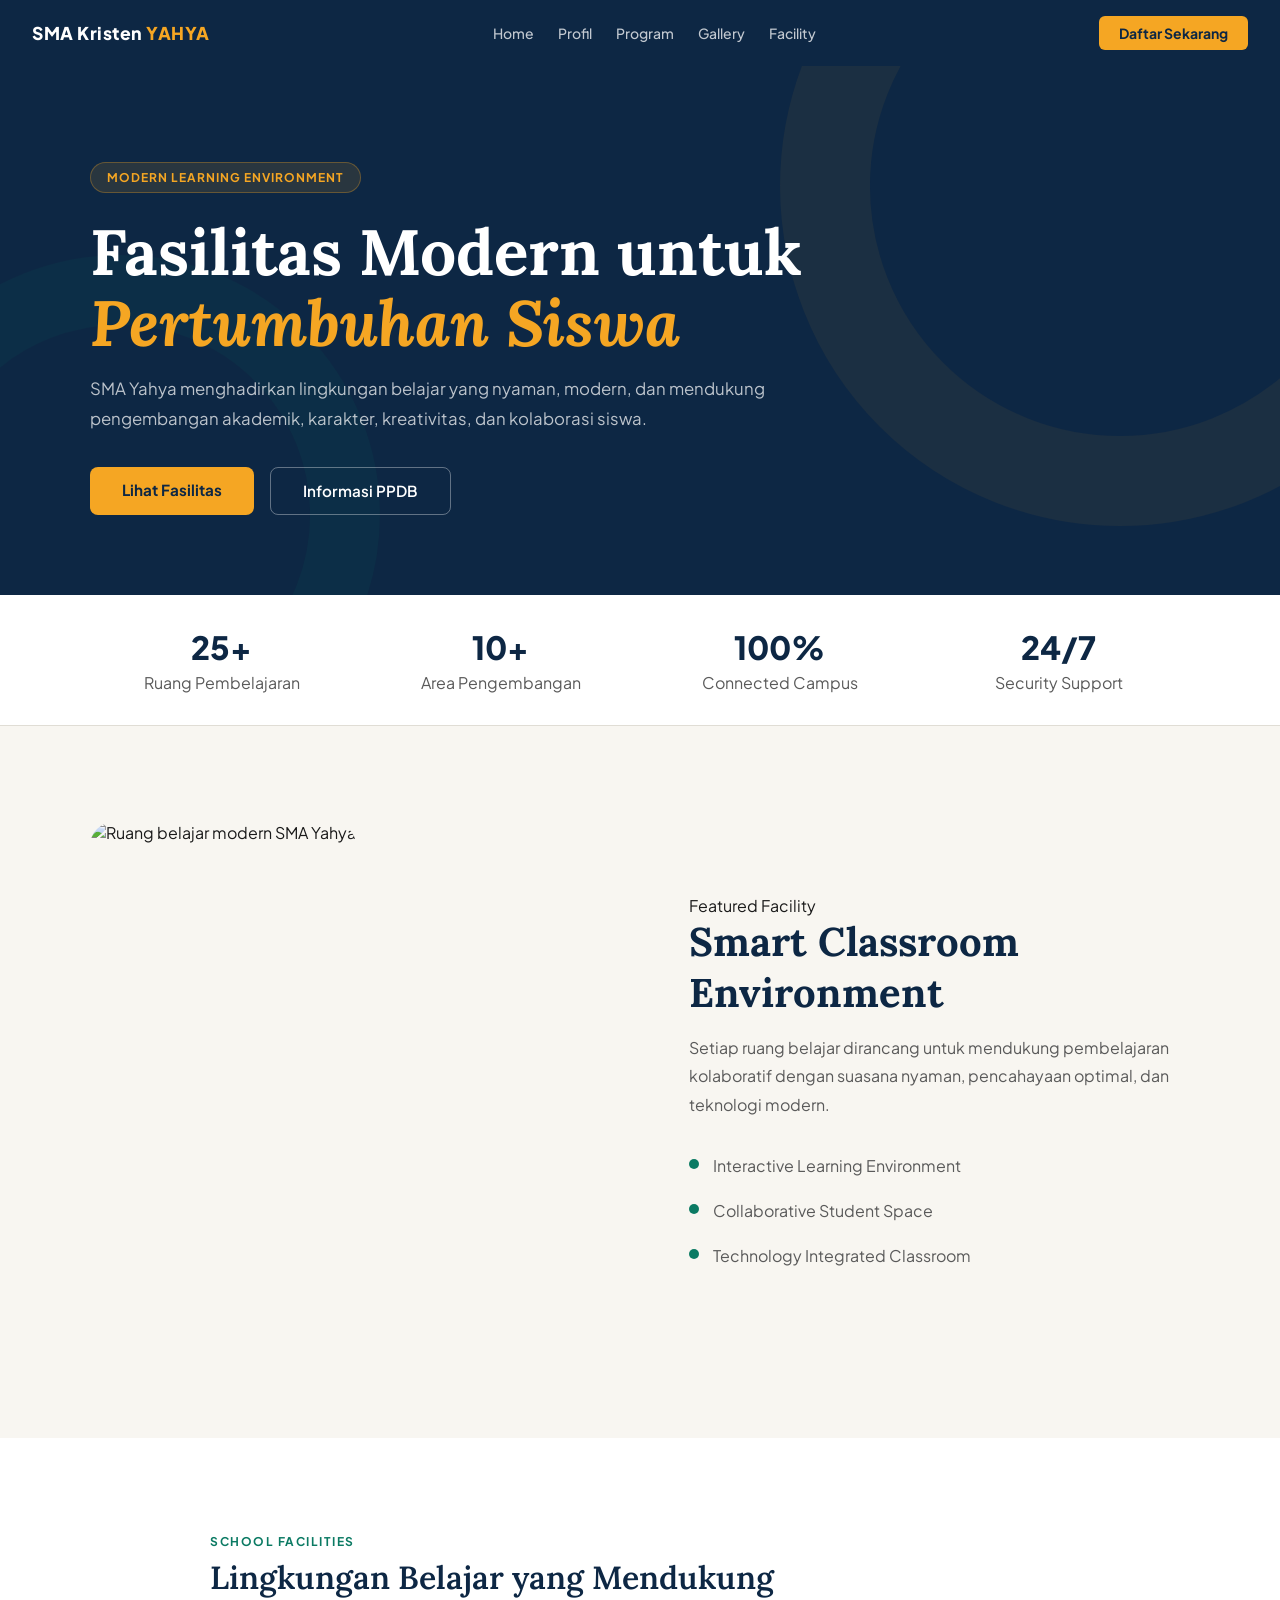
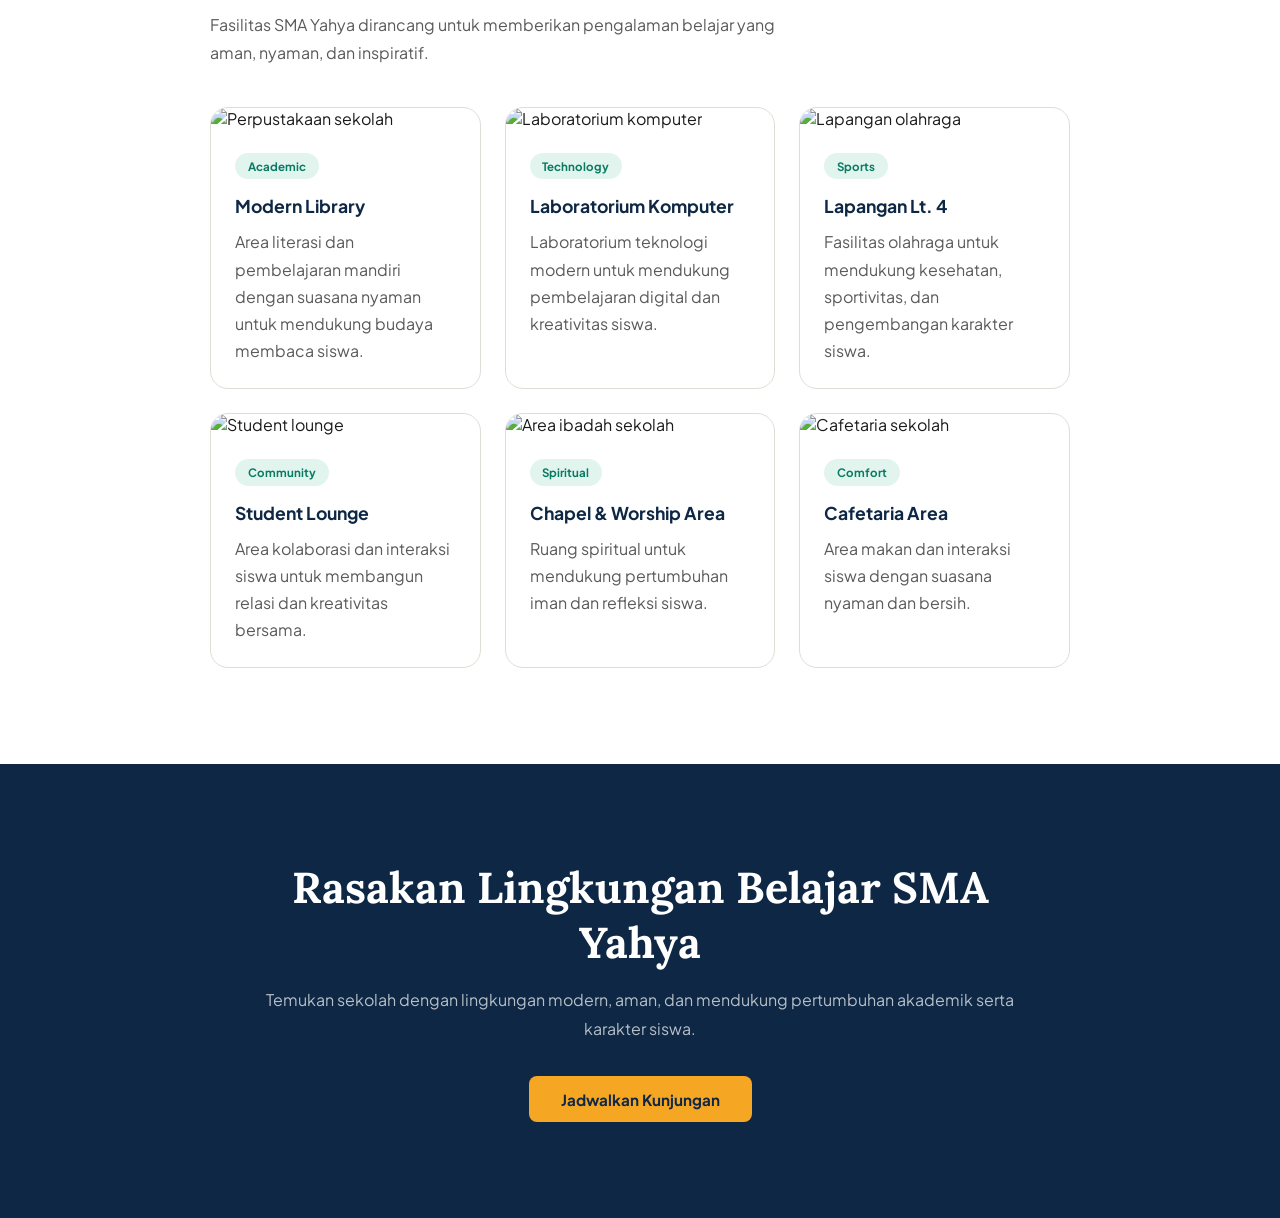
==== commit a4a058d4: "push program.html" ====
--- a/fasilitas.html
+++ b/fasilitas.html
@@ -25,7 +25,7 @@
 
   <body>
     <nav>
-      <div class="nav-logo">SMA <span>YAHYA</span></div>
+      <div class="nav-logo">SMA Kristen <span>YAHYA</span></div>
 
       <div class="nav-links">
         <a href="/">Home</a>
@@ -58,7 +58,9 @@
         <div class="facility-actions">
           <a href="#facilities" class="btn-primary"> Lihat Fasilitas </a>
 
-          <a href="/ppdb" class="btn-outline"> Informasi PPDB </a>
+          <a href="https://spmb.sekolahyahya.sch.id" class="btn-outline">
+            Informasi PPDB
+          </a>
         </div>
       </div>
     </header>
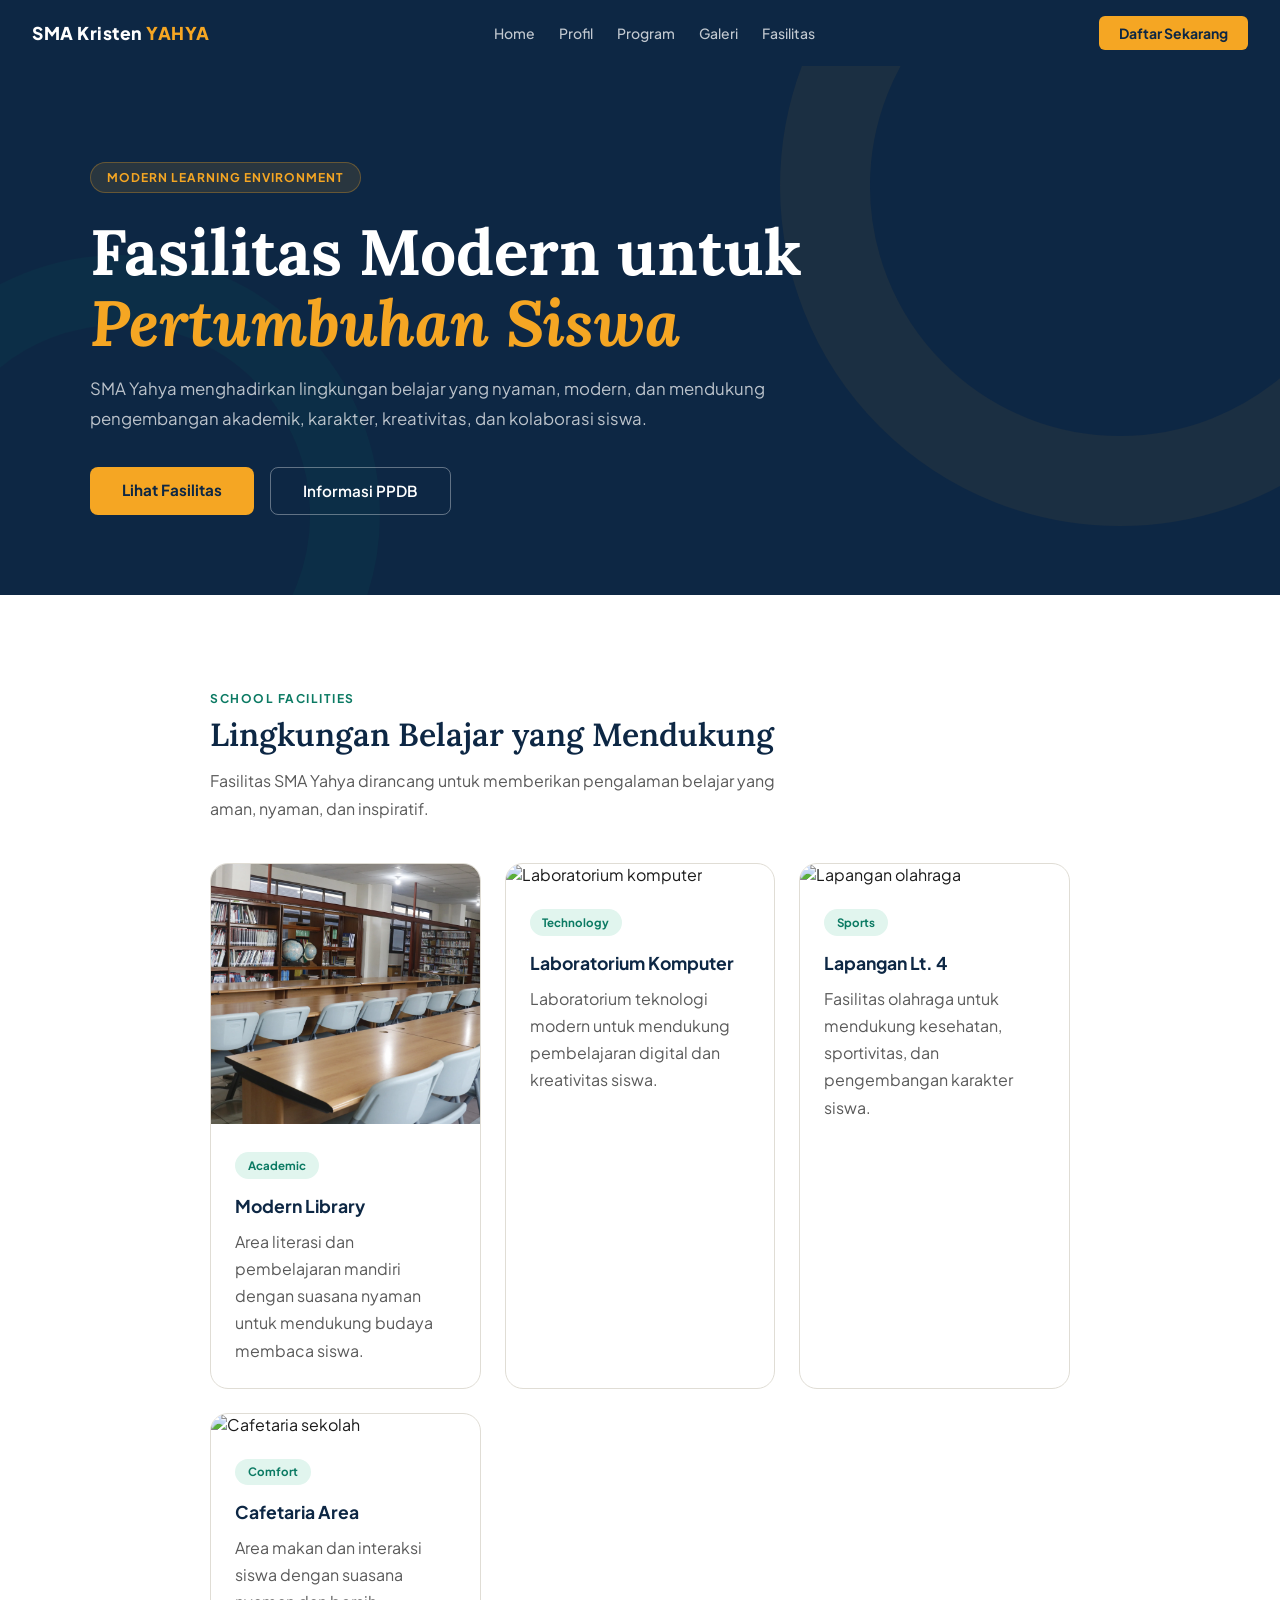
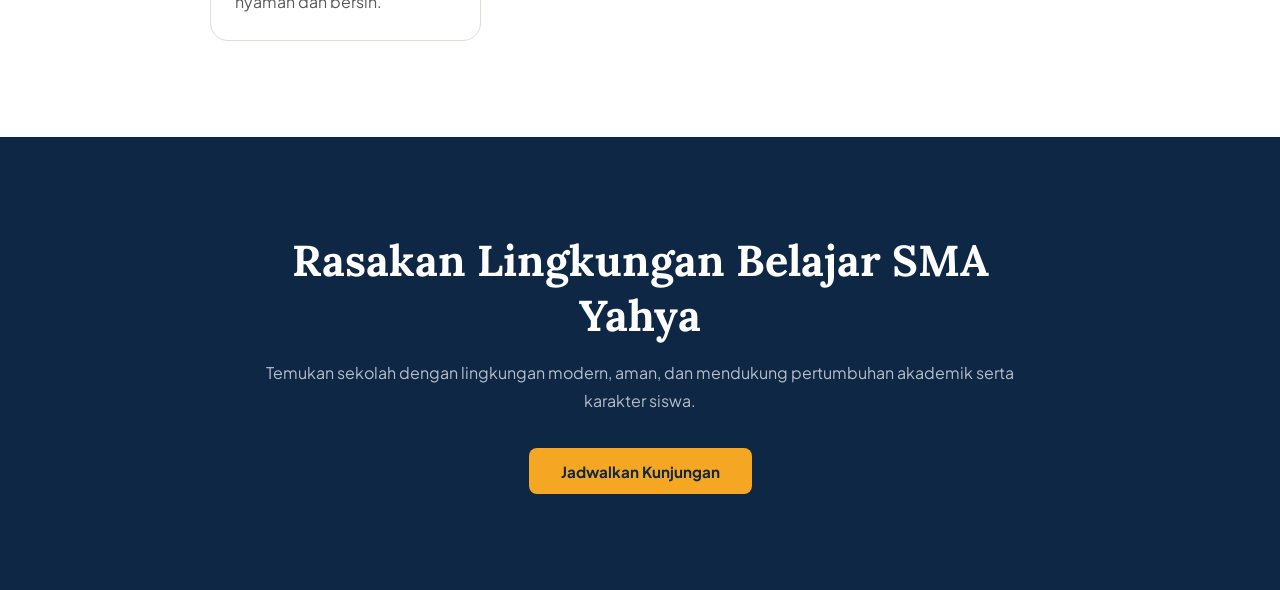
==== commit 46baead3: "fixing halaman fasilitas" ====
--- a/fasilitas.html
+++ b/fasilitas.html
@@ -10,6 +10,7 @@
       name="description"
       content="Fasilitas SMA Yahya dirancang untuk mendukung pembelajaran modern, pengembangan karakter, kreativitas, dan kenyamanan siswa."
     />
+    <link rel="icon" href="/assets/icons/sma-logo.ico" />
 
     <link rel="preconnect" href="https://fonts.googleapis.com" />
     <link rel="preconnect" href="https://fonts.gstatic.com" crossorigin />
@@ -31,8 +32,8 @@
         <a href="/">Home</a>
         <a href="/profil">Profil</a>
         <a href="/program">Program</a>
-        <a href="galery.html">Gallery</a>
-        <a href="fasilitas.html">Facility</a>
+        <a href="galery.html">Galeri</a>
+        <a href="fasilitas.html">Fasilitas</a>
       </div>
 
       <a href="https://spmb.sekolahyahya.sch.id" class="nav-cta">
@@ -65,7 +66,7 @@
       </div>
     </header>
 
-    <section class="facility-stats">
+    <!-- <section class="facility-stats">
       <div class="facility-stats-inner">
         <div class="facility-stat">
           <h3>25+</h3>
@@ -87,9 +88,9 @@
           <p>Security Support</p>
         </div>
       </div>
-    </section>
-
-    <section class="facility-highlight">
+    </section> -->
+
+    <!-- <section class="facility-highlight">
       <div class="facility-highlight-inner">
         <div class="facility-highlight-image">
           <img
@@ -101,12 +102,12 @@
         <div class="facility-highlight-content">
           <div class="facility-tag">Featured Facility</div>
 
-          <h2>Smart Classroom Environment</h2>
+          <h2>Comfy Classroom Environment</h2>
 
           <p>
             Setiap ruang belajar dirancang untuk mendukung pembelajaran
-            kolaboratif dengan suasana nyaman, pencahayaan optimal, dan
-            teknologi modern.
+            kolaboratif dengan suasana nyaman, pencahayaan optimal, dan nyaman
+            bagi siswa.
           </p>
 
           <div class="facility-points">
@@ -127,7 +128,7 @@
           </div>
         </div>
       </div>
-    </section>
+    </section> -->
 
     <section class="facilities-section" id="facilities">
       <div class="section-inner">
@@ -144,7 +145,7 @@
           <article class="facility-card">
             <div class="facility-image">
               <img
-                src="https://images.unsplash.com/photo-1523050854058-8df90110c9f1?q=80&w=1200&auto=format&fit=crop"
+                src="assets/images/Perpustakaan-V2.webp"
                 alt="Perpustakaan sekolah"
               />
             </div>
@@ -204,47 +205,7 @@
           <article class="facility-card">
             <div class="facility-image">
               <img
-                src="https://images.unsplash.com/photo-1497366754035-f200968a6e72?q=80&w=1200&auto=format&fit=crop"
-                alt="Student lounge"
-              />
-            </div>
-
-            <div class="facility-content">
-              <span class="facility-category"> Community </span>
-
-              <h3>Student Lounge</h3>
-
-              <p>
-                Area kolaborasi dan interaksi siswa untuk membangun relasi dan
-                kreativitas bersama.
-              </p>
-            </div>
-          </article>
-
-          <article class="facility-card">
-            <div class="facility-image">
-              <img
-                src="https://images.unsplash.com/photo-1488521787991-ed7bbaae773c?q=80&w=1200&auto=format&fit=crop"
-                alt="Area ibadah sekolah"
-              />
-            </div>
-
-            <div class="facility-content">
-              <span class="facility-category"> Spiritual </span>
-
-              <h3>Chapel & Worship Area</h3>
-
-              <p>
-                Ruang spiritual untuk mendukung pertumbuhan iman dan refleksi
-                siswa.
-              </p>
-            </div>
-          </article>
-
-          <article class="facility-card">
-            <div class="facility-image">
-              <img
-                src="https://images.unsplash.com/photo-1497366412874-3415097a27e7?q=80&w=1200&auto=format&fit=crop"
+                src="https://sekolahyahya.sch.id/wp-content/uploads/2016/07/Picture-066-Copy.png?q=80&w=1200&auto=format&fit=crop"
                 alt="Cafetaria sekolah"
               />
             </div>
